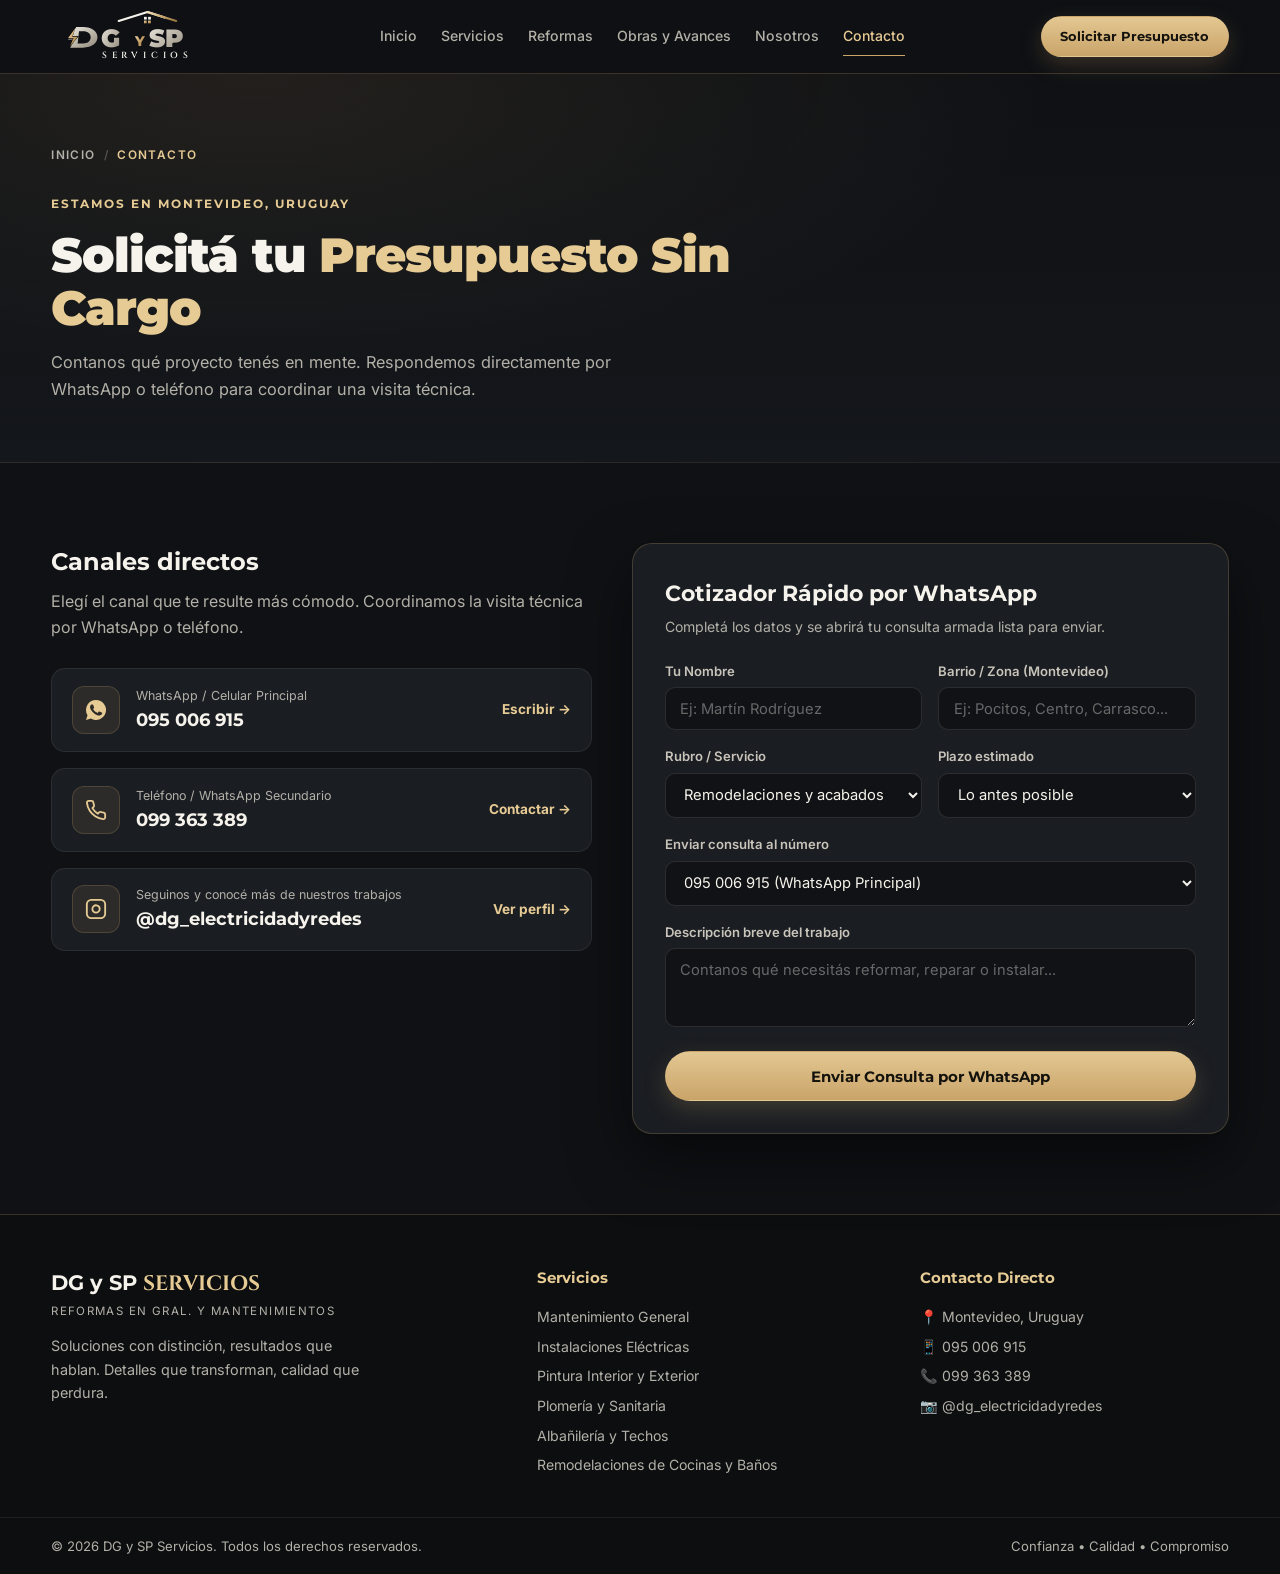
==== contacto.html @ 1cb63728 "Sitio multipágina, paleta unificada y limpieza de archivos - Separa la landing en Inicio, Servicios," ====
<!DOCTYPE html>
<html lang="es">
<head>
  <meta charset="UTF-8" />
  <meta name="viewport" content="width=device-width, initial-scale=1.0" />
  <title>Contacto y presupuesto | DG y SP Servicios</title>
  <meta name="description" content="Solicitá tu presupuesto sin cargo en Montevideo. WhatsApp 095 006 915, teléfono 099 363 389 o formulario rápido de cotización." />
  <meta name="theme-color" content="#0F1114" />
  <link rel="icon" href="favicon.ico" sizes="any" />
  <link rel="apple-touch-icon" href="apple-touch-icon.png" />

  <link rel="preconnect" href="https://fonts.googleapis.com" />
  <link rel="preconnect" href="https://fonts.gstatic.com" crossorigin />
  <link href="https://fonts.googleapis.com/css2?family=Caveat:wght@600;700&family=Cinzel:wght@500;600;700&family=Inter:wght@400;500;600&family=Montserrat:wght@600;700;800;900&display=swap" rel="stylesheet" />

  <link rel="stylesheet" href="styles.css" />
</head>
<body class="page-contacto">
  <header class="site-header" id="top">
    <div class="container nav-container">
      <a href="index.html" class="brand-lockup" aria-label="DG y SP Servicios - Inicio">
        <!-- SVG Logo fiel: techo dorado/blanco + DG con rayo en la D + y SP + SERVICIOS -->
        <svg class="brand-svg" viewBox="0 0 280 76" width="230" height="62" role="img" aria-label="Logo DG y SP Servicios">
          <defs>
            <linearGradient id="metalGrad" x1="0%" y1="0%" x2="100%" y2="100%">
              <stop offset="0%" stop-color="#F1EEE7" />
              <stop offset="45%" stop-color="#C4BEB2" />
              <stop offset="100%" stop-color="#8F887A" />
            </linearGradient>
            <linearGradient id="goldGrad" x1="0%" y1="0%" x2="100%" y2="100%">
              <stop offset="0%" stop-color="#F3E1BB" />
              <stop offset="50%" stop-color="#C9A469" />
              <stop offset="100%" stop-color="#96763F" />
            </linearGradient>
          </defs>
          <!-- Silueta de techo (estilo flyer reformas) -->
          <path d="M98 16 L140 3 L165 11" fill="none" stroke="#F6F3EC" stroke-width="3.2" stroke-linecap="round" stroke-linejoin="round" />
          <path d="M140 3 L182 16" fill="none" stroke="url(#goldGrad)" stroke-width="3.2" stroke-linecap="round" />
          <!-- Ventanita 4 cuadros bajo la cumbrera -->
          <rect x="135" y="10" width="4" height="4" fill="#F6F3EC" />
          <rect x="141" y="10" width="4" height="4" fill="#F6F3EC" />
          <rect x="135" y="15.5" width="4" height="4" fill="url(#goldGrad)" />
          <rect x="141" y="15.5" width="4" height="4" fill="url(#goldGrad)" />

          <!-- Letra D con rayo eléctrico integrado -->
          <path d="M27 25 H46 C59 25 67 31.5 67 40 C67 48.5 59 55 46 55 H27 L34 43 H24 L36 25 Z" fill="url(#metalGrad)" />
          <polygon points="35,25 22,42 31,42 25,55 40,38 31,38" fill="#0F1114" />
          <polygon points="35,26 24,41 32,41 27,53 38,39 30,39" fill="url(#goldGrad)" />
          <path d="M40 31 H46 C53 31 57 34.5 57 40 C57 45.5 53 49 46 49 H38 Z" fill="#0F1114" />

          <!-- Letra G -->
          <text x="72" y="54" font-family="Montserrat, sans-serif" font-weight="900" font-size="37" fill="url(#metalGrad)" letter-spacing="-1">G</text>

          <!-- y -->
          <text x="122" y="52" font-family="Montserrat, sans-serif" font-weight="800" font-size="20" fill="url(#goldGrad)">Y</text>

          <!-- SP -->
          <text x="142" y="54" font-family="Montserrat, sans-serif" font-weight="900" font-size="37" fill="url(#metalGrad)" letter-spacing="1">SP</text>

          <!-- Subtítulo SERVICIOS -->
          <line x1="28" y1="60" x2="108" y2="60" stroke="url(#goldGrad)" stroke-width="0.9" opacity="0.7" />
          <line x1="172" y1="60" x2="252" y2="60" stroke="url(#goldGrad)" stroke-width="0.9" opacity="0.7" />
          <text x="140" y="70" text-anchor="middle" font-family="Cinzel, serif" font-weight="600" font-size="13" fill="#F6F3EC" letter-spacing="7">SERVICIOS</text>
        </svg>
      </a>

      <nav class="main-nav" aria-label="Navegación principal">
        <a href="index.html">Inicio</a>
        <a href="servicios.html">Servicios</a>
        <a href="reformas.html">Reformas</a>
        <a href="obras.html">Obras y Avances</a>
        <a href="nosotros.html">Nosotros</a>
        <a href="contacto.html" class="active">Contacto</a>
      </nav>

      <div class="header-actions">
        <a href="contacto.html" class="btn btn-gold btn-sm">
          <span>Solicitar Presupuesto</span>
        </a>
        <button class="menu-toggle" id="menuToggle" aria-label="Abrir menú" aria-expanded="false" aria-controls="mobileDrawer">
          <span></span><span></span><span></span>
        </button>
      </div>
    </div>

    <!-- Mobile Drawer -->
    <div class="mobile-drawer" id="mobileDrawer" hidden>
      <a href="index.html" class="drawer-link">Inicio</a>
      <a href="servicios.html" class="drawer-link">Servicios</a>
      <a href="reformas.html" class="drawer-link">Cocinas y Baños</a>
      <a href="obras.html" class="drawer-link">Antes / Después y Avances</a>
      <a href="nosotros.html" class="drawer-link">Nosotros y Sello Oficial</a>
      <a href="contacto.html" class="drawer-link">Cotizar / Contacto</a>
      <div class="drawer-phones">
        <a href="https://wa.me/59895006915" target="_blank" rel="noopener">WhatsApp 095 006 915</a>
        <a href="https://wa.me/59899363389" target="_blank" rel="noopener">Tel / WA 099 363 389</a>
      </div>
    </div>
  </header>

  <main>
    <section class="page-hero">
      <div class="container">
        <nav class="breadcrumb" aria-label="Miga de pan">
          <a href="index.html">Inicio</a>
          <span class="breadcrumb-sep" aria-hidden="true">/</span>
          <span aria-current="page">Contacto</span>
        </nav>
        <span class="section-kicker">ESTAMOS EN MONTEVIDEO, URUGUAY</span>
        <h1 class="page-title">Solicitá tu <span class="text-gold">Presupuesto Sin Cargo</span></h1>
        <p class="page-subtitle">Contanos qué proyecto tenés en mente. Respondemos directamente por WhatsApp o teléfono para coordinar una visita técnica.</p>
      </div>
    </section>

    <section class="section contact-section" id="contacto">
      <div class="container contact-grid">
        <div class="contact-info reveal">
          <h2 class="contact-h2">Canales directos</h2>
          <p class="contact-subtitle">Elegí el canal que te resulte más cómodo. Coordinamos la visita técnica por WhatsApp o teléfono.</p>

          <div class="contact-cards-stack">
            <a href="https://wa.me/59895006915?text=Hola%20DG%20y%20SP%20Servicios%2C%20quiero%20solicitar%20un%20presupuesto." target="_blank" rel="noopener" class="direct-contact-card">
              <div class="dc-icon dc-icon--wa">
                <svg viewBox="0 0 24 24" width="24" height="24" fill="currentColor"><path d="M12.03 2a9.97 9.97 0 0 0-8.5 15.2L2 22l4.94-1.48A9.97 9.97 0 1 0 12.03 2Zm5.82 14.11c-.25.7-1.42 1.34-1.97 1.41-.51.07-1.15.1-1.85-.12-.43-.14-.98-.32-1.69-.63-2.97-1.28-4.91-4.27-5.06-4.47-.15-.2-1.21-1.61-1.21-3.07 0-1.46.77-2.18 1.04-2.48.27-.3.59-.37.79-.37h.57c.18 0 .43-.07.67.51.25.6.85 2.07.92 2.22.07.15.12.32.02.52-.1.2-.15.32-.3.5-.15.17-.31.39-.45.52-.15.15-.3.31-.13.61.18.3.78 1.28 1.67 2.08 1.15 1.03 2.12 1.35 2.42 1.5.3.15.47.13.65-.07.17-.2.74-.86.94-1.16.2-.3.4-.25.67-.15.27.1 1.73.82 2.03.97.3.15.5.22.57.35.07.13.07.73-.18 1.43Z"/></svg>
              </div>
              <div>
                <small>WhatsApp / Celular Principal</small>
                <strong>095 006 915</strong>
              </div>
              <span class="dc-arrow">Escribir →</span>
            </a>

            <a href="https://wa.me/59899363389?text=Hola%20DG%20y%20SP%20Servicios%2C%20quiero%20consultar%20por%20un%20trabajo." target="_blank" rel="noopener" class="direct-contact-card">
              <div class="dc-icon dc-icon--phone">
                <svg viewBox="0 0 24 24" width="22" height="22" fill="none" stroke="currentColor" stroke-width="2"><path d="M22 16.92v3a2 2 0 0 1-2.18 2 19.79 19.79 0 0 1-8.63-3.07 19.5 19.5 0 0 1-6-6 19.79 19.79 0 0 1-3.07-8.67A2 2 0 0 1 4.11 2h3a2 2 0 0 1 2 1.72 12.84 12.84 0 0 0 .7 2.81 2 2 0 0 1-.45 2.11L8.09 9.91a16 16 0 0 0 6 6l1.27-1.27a2 2 0 0 1 2.11-.45 12.84 12.84 0 0 0 2.81.7A2 2 0 0 1 22 16.92z"/></svg>
              </div>
              <div>
                <small>Teléfono / WhatsApp Secundario</small>
                <strong>099 363 389</strong>
              </div>
              <span class="dc-arrow">Contactar →</span>
            </a>

            <a href="https://instagram.com/dg_electricidadyredes" target="_blank" rel="noopener" class="direct-contact-card">
              <div class="dc-icon dc-icon--ig">
                <svg viewBox="0 0 24 24" width="22" height="22" fill="none" stroke="currentColor" stroke-width="2"><rect x="2" y="2" width="20" height="20" rx="5" ry="5"/><path d="M16 11.37A4 4 0 1 1 12.63 8 4 4 0 0 1 16 11.37z"/><line x1="17.5" y1="6.5" x2="17.51" y2="6.5"/></svg>
              </div>
              <div>
                <small>Seguinos y conocé más de nuestros trabajos</small>
                <strong>@dg_electricidadyredes</strong>
              </div>
              <span class="dc-arrow">Ver perfil →</span>
            </a>
          </div>
        </div>

        <!-- Formulario Cotizador a WhatsApp -->
        <div class="quote-form-card reveal">
          <h3>Cotizador Rápido por WhatsApp</h3>
          <p class="form-hint">Completá los datos y se abrirá tu consulta armada lista para enviar.</p>

          <form id="quoteForm">
            <div class="form-row">
              <div class="form-group">
                <label for="clientName">Tu Nombre</label>
                <input type="text" id="clientName" name="clientName" placeholder="Ej: Martín Rodríguez" required />
              </div>
              <div class="form-group">
                <label for="clientZone">Barrio / Zona (Montevideo)</label>
                <input type="text" id="clientZone" name="clientZone" placeholder="Ej: Pocitos, Centro, Carrasco..." required />
              </div>
            </div>

            <div class="form-row">
              <div class="form-group">
                <label for="serviceSelect">Rubro / Servicio</label>
                <select id="serviceSelect" name="serviceSelect" required>
                  <option value="Remodelaciones y Acabados">Remodelaciones y acabados</option>
                  <option value="Instalaciones Eléctricas">Instalaciones Eléctricas y Redes</option>
                  <option value="Plomería y Sanitaria">Plomería y Albañilería Sanitaria</option>
                  <option value="Albañilería">Albañilería y Techos de Chapa</option>
                  <option value="Pintura Interior y Exterior">Pintura Interior y Exterior</option>
                  <option value="Mantenimiento General">Mantenimiento General</option>
                </select>
              </div>
              <div class="form-group">
                <label for="urgencySelect">Plazo estimado</label>
                <select id="urgencySelect" name="urgencySelect">
                  <option value="Lo antes posible">Lo antes posible</option>
                  <option value="Esta semana">Esta semana</option>
                  <option value="Este mes">Este mes / Planificando</option>
                  <option value="Presupuesto de obra">Solo cotización comparativa</option>
                </select>
              </div>
            </div>

            <div class="form-group">
              <label for="targetLine">Enviar consulta al número</label>
              <select id="targetLine" name="targetLine">
                <option value="59895006915">095 006 915 (WhatsApp Principal)</option>
                <option value="59899363389">099 363 389 (WhatsApp Alternativo)</option>
              </select>
            </div>

            <div class="form-group">
              <label for="projectDetails">Descripción breve del trabajo</label>
              <textarea id="projectDetails" name="projectDetails" rows="3" placeholder="Contanos qué necesitás reformar, reparar o instalar..." required></textarea>
            </div>

            <button type="submit" class="btn btn-gold btn-full btn-lg">
              Enviar Consulta por WhatsApp
            </button>
          </form>
        </div>
      </div>
    </section>
  </main>

  <footer class="site-footer">
    <div class="container footer-grid">
      <div class="footer-brand">
        <div class="footer-logo-text">
          <strong>DG y SP <span>SERVICIOS</span></strong>
          <small>REFORMAS EN GRAL. Y MANTENIMIENTOS</small>
        </div>
        <p>Soluciones con distinción, resultados que hablan. Detalles que transforman, calidad que perdura.</p>
      </div>

      <div class="footer-links">
        <h2>Servicios</h2>
        <a href="servicios.html#mantenimiento">Mantenimiento General</a>
        <a href="servicios.html#electricidad">Instalaciones Eléctricas</a>
        <a href="servicios.html#pintura">Pintura Interior y Exterior</a>
        <a href="servicios.html#plomeria">Plomería y Sanitaria</a>
        <a href="servicios.html#albanileria">Albañilería y Techos</a>
        <a href="reformas.html">Remodelaciones de Cocinas y Baños</a>
      </div>

      <div class="footer-contact">
        <h2>Contacto Directo</h2>
        <p>📍 Montevideo, Uruguay</p>
        <p>📱 <a href="tel:+59895006915">095 006 915</a></p>
        <p>📞 <a href="tel:+59899363389">099 363 389</a></p>
        <p>📷 <a href="https://instagram.com/dg_electricidadyredes" target="_blank" rel="noopener">@dg_electricidadyredes</a></p>
      </div>
    </div>

    <div class="footer-bottom">
      <div class="container footer-bottom-inner">
        <span>© <span id="currentYear">2026</span> DG y SP Servicios. Todos los derechos reservados.</span>
        <span>Confianza • Calidad • Compromiso</span>
      </div>
    </div>
  </footer>

  <a href="https://wa.me/59895006915?text=Hola%20DG%20y%20SP%20Servicios%2C%20quisiera%20consultar%20por%20un%20presupuesto." target="_blank" rel="noopener" class="wa-float" aria-label="Presupuesto por WhatsApp">
    <svg viewBox="0 0 24 24" width="28" height="28" fill="currentColor" aria-hidden="true"><path d="M12.03 2a9.97 9.97 0 0 0-8.5 15.2L2 22l4.94-1.48A9.97 9.97 0 1 0 12.03 2Zm5.82 14.11c-.25.7-1.42 1.34-1.97 1.41-.51.07-1.15.1-1.85-.12-.43-.14-.98-.32-1.69-.63-2.97-1.28-4.91-4.27-5.06-4.47-.15-.2-1.21-1.61-1.21-3.07 0-1.46.77-2.18 1.04-2.48.27-.3.59-.37.79-.37h.57c.18 0 .43-.07.67.51.25.6.85 2.07.92 2.22.07.15.12.32.02.52-.1.2-.15.32-.3.5-.15.17-.31.39-.45.52-.15.15-.3.31-.13.61.18.3.78 1.28 1.67 2.08 1.15 1.03 2.12 1.35 2.42 1.5.3.15.47.13.65-.07.17-.2.74-.86.94-1.16.2-.3.4-.25.67-.15.27.1 1.73.82 2.03.97.3.15.5.22.57.35.07.13.07.73-.18 1.43Z"/></svg>
    <span class="wa-tooltip">Presupuesto por WhatsApp</span>
  </a>

  <div class="lightbox" id="lightbox" role="dialog" aria-modal="true" aria-label="Vista ampliada" hidden>
    <button type="button" class="lightbox-close" id="lightboxClose" aria-label="Cerrar vista ampliada">&times;</button>
    <div class="lightbox-content">
      <img id="lightboxImg" src="" alt="" />
      <p id="lightboxCaption"></p>
    </div>
  </div>

  <script src="app.js"></script>
</body>
</html>
---- styles.css ----
/* ==========================================================================
   DG y SP Servicios — Paleta Extraída de las Piezas Gráficas Oficiales
   ========================================================================== */
:root {
  /* Neutros cálidos: un solo negro, sin desvíos azulados */
  --bg-dark: #0F1114;
  --bg-charcoal: #14161A;
  --bg-card: #1A1D22;
  --bg-elevated: #23272D;
  --bg-stone: #F2ECE1;
  --bg-stone-dark: #E6DCCB;

  /* Acento único: dorado champagne */
  --gold: #C9A469;
  --gold-bright: #E7CB94;
  --gold-deep: #8E6E3C;
  --gold-rgb: 201, 164, 105;
  --gold-bright-rgb: 231, 203, 148;

  /* Alias heredados: los antiguos acentos (marino/ámbar/naranja)
     se resuelven al mismo dorado para unificar la identidad. */
  --bg-navy: #15181D;
  --bg-navy-light: #1C2027;
  --orange-obra: var(--gold);
  --amber-tech: var(--gold-bright);

  --text-light: #F6F3EC;
  --text-muted: #B3B0A8;
  --text-dark: #191B1F;
  --text-dark-muted: #575249;

  --border-gold: rgba(var(--gold-rgb), 0.24);
  --border-subtle: rgba(255, 255, 255, 0.07);
  --shadow-lg: 0 24px 60px rgba(0, 0, 0, 0.5);
  --radius-md: 14px;
  --radius-lg: 20px;

  --font-display: 'Montserrat', system-ui, sans-serif;
  --font-serif: 'Cinzel', Georgia, serif;
  --font-script: 'Caveat', cursive;
  --font-body: 'Inter', system-ui, sans-serif;
}

*, *::before, *::after {
  box-sizing: border-box;
}

html {
  scroll-behavior: smooth;
}

body {
  margin: 0;
  font-family: var(--font-body);
  background-color: var(--bg-dark);
  color: var(--text-light);
  line-height: 1.6;
  overflow-x: hidden;
}

img {
  max-width: 100%;
  display: block;
}

a {
  color: inherit;
  text-decoration: none;
}

::selection {
  background: rgba(var(--gold-rgb), 0.3);
  color: var(--text-light);
}

:focus-visible {
  outline: 2px solid var(--gold-bright);
  outline-offset: 3px;
}

input::placeholder,
textarea::placeholder {
  color: rgba(246, 243, 236, 0.38);
}

.container {
  width: min(1220px, 92%);
  margin-inline: auto;
}

.sr-only {
  position: absolute;
  width: 1px;
  height: 1px;
  padding: 0;
  margin: -1px;
  overflow: hidden;
  clip: rect(0, 0, 0, 0);
  white-space: nowrap;
  border: 0;
}

.text-gold {
  color: var(--gold-bright);
}

.text-amber {
  color: var(--amber-tech);
}

.text-orange {
  color: var(--orange-obra);
}

/* ================= BUTTONS ================= */
.btn {
  display: inline-flex;
  align-items: center;
  justify-content: center;
  gap: 0.55rem;
  font-family: var(--font-display);
  font-weight: 700;
  border-radius: 999px;
  border: 1.5px solid transparent;
  cursor: pointer;
  transition: transform 0.2s ease, box-shadow 0.2s ease, background-color 0.2s ease, border-color 0.2s ease;
  text-align: center;
}

.btn-sm {
  padding: 0.55rem 1.15rem;
  font-size: 0.84rem;
}

.btn-lg {
  padding: 0.92rem 1.75rem;
  font-size: 0.96rem;
}

.btn-full {
  width: 100%;
}

.btn-gold {
  background: linear-gradient(180deg, #E3C792 0%, var(--gold) 100%);
  color: #14120D;
  box-shadow: 0 8px 22px rgba(var(--gold-rgb), 0.22);
}

.btn-gold:hover {
  transform: translateY(-2px);
  box-shadow: 0 12px 30px rgba(var(--gold-rgb), 0.32);
}

.btn-outline-light {
  background: rgba(255, 255, 255, 0.03);
  border-color: rgba(255, 255, 255, 0.18);
  color: var(--text-light);
}

.btn-outline-light:hover {
  border-color: var(--gold);
  background: rgba(var(--gold-rgb), 0.08);
}

/* ================= HEADER / NAVBAR ================= */
.site-header {
  position: sticky;
  top: 0;
  z-index: 100;
  background: rgba(15, 17, 20, 0.88);
  backdrop-filter: blur(14px);
  border-bottom: 1px solid var(--border-gold);
}

.nav-container {
  display: flex;
  align-items: center;
  justify-content: space-between;
  padding: 0.65rem 0;
  gap: 1rem;
}

.brand-lockup {
  display: flex;
  align-items: center;
  flex-shrink: 0;
}

.brand-svg {
  height: 52px;
  width: auto;
}

.main-nav {
  display: flex;
  align-items: center;
  gap: 1.5rem;
}

.main-nav a {
  font-size: 0.88rem;
  font-weight: 500;
  color: var(--text-muted);
  transition: color 0.2s ease;
  position: relative;
}

.main-nav a:hover,
.main-nav a.active {
  color: var(--gold-bright);
}

.header-actions {
  display: flex;
  align-items: center;
  gap: 0.85rem;
}

.menu-toggle {
  display: none;
  flex-direction: column;
  gap: 5px;
  background: transparent;
  border: 1px solid var(--border-subtle);
  border-radius: 8px;
  padding: 8px;
  cursor: pointer;
}

.menu-toggle span {
  display: block;
  width: 22px;
  height: 2px;
  background: var(--gold-bright);
}

.mobile-drawer {
  display: flex;
  flex-direction: column;
  padding: 1rem 4%;
  background: var(--bg-charcoal);
  border-top: 1px solid var(--border-subtle);
  gap: 0.75rem;
}

.mobile-drawer[hidden] {
  display: none;
}

.drawer-link {
  padding: 0.5rem 0;
  font-weight: 600;
  border-bottom: 1px solid var(--border-subtle);
}

.drawer-phones {
  display: flex;
  gap: 0.75rem;
  flex-wrap: wrap;
  padding-top: 0.5rem;
}

.drawer-phones a {
  font-size: 0.85rem;
  color: var(--gold-bright);
  font-weight: 600;
}

/* ================= HERO SECTION ================= */
.hero-section {
  position: relative;
  padding-top: 3.5rem;
  background: radial-gradient(ellipse at 75% 0%, rgba(var(--gold-rgb), 0.10), transparent 55%),
              linear-gradient(180deg, #0F1114 0%, #14171B 100%);
}

.hero-grid {
  display: grid;
  grid-template-columns: 1.08fr 0.92fr;
  gap: 3rem;
  align-items: center;
  padding-bottom: 3.5rem;
}

.hero-eyebrow {
  display: inline-flex;
  align-items: center;
  gap: 0.6rem;
  font-size: 0.76rem;
  font-weight: 700;
  letter-spacing: 0.12em;
  color: var(--gold-bright);
  background: rgba(var(--gold-rgb), 0.1);
  border: 1px solid var(--border-gold);
  padding: 0.4rem 0.9rem;
  border-radius: 999px;
  margin-bottom: 1.2rem;
}

.dot-gold {
  width: 8px;
  height: 8px;
  border-radius: 50%;
  background: var(--gold-bright);
  box-shadow: 0 0 10px var(--gold);
}

.hero-slogan-serif {
  font-family: var(--font-serif);
  font-size: 1rem;
  letter-spacing: 0.08em;
  color: var(--text-muted);
  text-transform: uppercase;
  margin: 0 0 0.6rem;
}

.hero-title {
  font-family: var(--font-display);
  font-size: clamp(2.1rem, 4vw, 3.25rem);
  font-weight: 900;
  line-height: 1.12;
  margin: 0 0 1.2rem;
  letter-spacing: -0.02em;
}

.hero-description {
  font-size: 1.05rem;
  color: var(--text-muted);
  margin: 0 0 1.35rem;
  max-width: 58ch;
}

.hero-description strong {
  color: var(--text-light);
}

.hero-pillars {
  display: flex;
  flex-wrap: wrap;
  align-items: center;
  gap: 0.65rem;
  font-family: var(--font-serif);
  font-size: 0.9rem;
  letter-spacing: 0.12em;
  text-transform: uppercase;
  color: var(--gold-bright);
  margin-bottom: 1.8rem;
}

.hero-pillars .sep {
  color: rgba(var(--gold-rgb), 0.45);
}

.hero-cta-group {
  display: flex;
  flex-wrap: wrap;
  gap: 1rem;
  margin-bottom: 1.75rem;
}

.hero-contact-strip {
  display: flex;
  flex-wrap: wrap;
  gap: 0.75rem;
}

.contact-chip {
  display: inline-flex;
  align-items: center;
  gap: 0.4rem;
  background: rgba(255, 255, 255, 0.04);
  border: 1px solid var(--border-subtle);
  padding: 0.45rem 0.85rem;
  border-radius: 10px;
  font-size: 0.84rem;
  transition: border-color 0.2s ease;
}

.contact-chip:hover {
  border-color: var(--gold);
}

.chip-label {
  color: var(--text-muted);
}

.hero-card-frame {
  position: relative;
  border-radius: var(--radius-lg);
  padding: 0.65rem;
  background: linear-gradient(145deg, rgba(var(--gold-rgb), 0.35), rgba(255, 255, 255, 0.05));
  box-shadow: var(--shadow-lg);
}

.hero-team-img {
  border-radius: 14px;
  width: 100%;
  object-fit: cover;
}

.hero-script-badge {
  position: absolute;
  top: 1.25rem;
  right: 1.25rem;
  background: rgba(15, 17, 20, 0.86);
  border: 1px solid var(--border-gold);
  color: var(--gold-bright);
  font-family: var(--font-script);
  font-size: 1.45rem;
  padding: 0.25rem 0.9rem;
  border-radius: 999px;
  transform: rotate(-3deg);
}

.emblem-float-btn {
  position: absolute;
  bottom: -1.6rem;
  left: -1.4rem;
  width: 124px;
  height: 124px;
  padding: 0;
  border: none;
  background: transparent;
  cursor: pointer;
  border-radius: 50%;
  filter: drop-shadow(0 12px 24px rgba(0, 0, 0, 0.65));
  transition: transform 0.25s ease;
}

.emblem-float-btn:hover {
  transform: scale(1.06) rotate(2deg);
}

.emblem-float-btn img {
  width: 100%;
  height: 100%;
  object-fit: contain;
}

/* Barra de garantías */
.trust-bar {
  background: rgba(255, 255, 255, 0.02);
  border-top: 1px solid var(--border-gold);
  border-bottom: 1px solid var(--border-subtle);
  padding: 1.25rem 0;
}

.trust-grid {
  display: grid;
  grid-template-columns: repeat(4, 1fr);
  gap: 1.25rem;
}

.trust-item {
  display: flex;
  align-items: center;
  gap: 0.85rem;
}

.trust-icon {
  display: grid;
  place-items: center;
  width: 42px;
  height: 42px;
  border-radius: 50%;
  background: rgba(var(--gold-rgb), 0.14);
  border: 1px solid var(--border-gold);
  color: var(--gold-bright);
  flex-shrink: 0;
}

.trust-item strong {
  display: block;
  font-size: 0.92rem;
  font-family: var(--font-display);
}

.trust-item small {
  color: var(--text-muted);
  font-size: 0.8rem;
}

/* ================= SECTIONS GENERAL ================= */
.section {
  padding: 5rem 0;
}

.section-header {
  text-align: center;
  max-width: 720px;
  margin: 0 auto 3.2rem;
}

.section-kicker {
  display: inline-block;
  font-family: var(--font-display);
  font-size: 0.78rem;
  font-weight: 700;
  letter-spacing: 0.16em;
  color: var(--gold-bright);
  margin-bottom: 0.6rem;
}

.section-title {
  font-family: var(--font-display);
  font-size: clamp(1.75rem, 3vw, 2.5rem);
  font-weight: 800;
  line-height: 1.2;
  margin: 0 0 0.85rem;
}

.section-subtitle {
  color: var(--text-muted);
  margin: 0;
  font-size: 1rem;
}

/* ================= 6 SERVICES GRID ================= */
.services-section {
  background: var(--bg-charcoal);
}

.services-grid {
  display: grid;
  grid-template-columns: repeat(3, 1fr);
  gap: 1.5rem;
}

.service-card {
  background: var(--bg-card);
  border: 1px solid var(--border-subtle);
  border-radius: var(--radius-md);
  padding: 2rem 1.65rem;
  display: flex;
  flex-direction: column;
  transition: transform 0.25s ease, border-color 0.25s ease, box-shadow 0.25s ease;
}

.service-card:hover {
  transform: translateY(-5px);
  border-color: var(--border-gold);
  box-shadow: 0 20px 44px rgba(0, 0, 0, 0.45);
}

.service-icon-ring {
  width: 62px;
  height: 62px;
  border-radius: 50%;
  display: grid;
  place-items: center;
  background: radial-gradient(circle at 30% 25%, rgba(var(--gold-bright-rgb), 0.16), rgba(var(--gold-rgb), 0.04));
  border: 1px solid rgba(var(--gold-rgb), 0.45);
  color: var(--gold-bright);
  margin-bottom: 1.25rem;
}

.service-card h2,
.service-card h3 {
  font-family: var(--font-display);
  font-size: 1.18rem;
  margin: 0 0 0.65rem;
}

.service-card p {
  color: var(--text-muted);
  font-size: 0.93rem;
  margin: 0 0 1rem;
}

.service-bullets {
  list-style: none;
  padding: 0;
  margin: 0 0 1.4rem;
  display: flex;
  flex-direction: column;
  gap: 0.45rem;
  font-size: 0.85rem;
  color: #CFCAC0;
  flex: 1;
}

.service-bullets li::before {
  content: "◆ ";
  color: var(--gold);
  font-size: 0.65rem;
}

.service-cta {
  align-self: flex-start;
  background: transparent;
  border: none;
  padding: 0;
  color: var(--gold-bright);
  font-family: var(--font-display);
  font-weight: 700;
  font-size: 0.88rem;
  cursor: pointer;
  transition: transform 0.2s ease;
}

.service-cta:hover {
  transform: translateX(4px);
}

/* ================= SHOWCASE: COCINAS Y BAÑOS ================= */
.showcase-section {
  background: var(--bg-dark);
}

.showcase-header {
  display: flex;
  align-items: flex-end;
  justify-content: space-between;
  gap: 2rem;
  margin-bottom: 2.5rem;
}

.showcase-copy {
  max-width: 660px;
}

.lead-text {
  color: var(--text-muted);
  font-size: 1.03rem;
  margin: 0.75rem 0;
}

.script-accent {
  font-family: var(--font-script);
  font-size: 2rem;
  color: var(--gold-bright);
}

.flyer-pill-btn {
  display: flex;
  align-items: center;
  gap: 0.75rem;
  background: var(--bg-card);
  border: 1px solid var(--border-gold);
  border-radius: 14px;
  padding: 0.5rem 0.9rem 0.5rem 0.5rem;
  color: var(--text-light);
  font-family: var(--font-display);
  font-size: 0.82rem;
  font-weight: 700;
  cursor: pointer;
  flex-shrink: 0;
  transition: border-color 0.2s ease, transform 0.2s ease;
}

.flyer-pill-btn:hover {
  transform: translateY(-2px);
  border-color: var(--gold-bright);
}

.flyer-pill-btn img {
  width: 52px;
  height: 52px;
  object-fit: cover;
  border-radius: 10px;
}

.interior-grid {
  display: grid;
  grid-template-columns: repeat(3, 1fr);
  gap: 1.25rem;
}

.interior-card {
  position: relative;
  border-radius: var(--radius-md);
  overflow: hidden;
  border: 1px solid var(--border-subtle);
  cursor: pointer;
  aspect-ratio: 4 / 5;
  background: #0E1013;
}

.interior-card--wide {
  grid-column: span 3;
  aspect-ratio: 16 / 7;
}

.interior-card img {
  position: absolute;
  inset: 0;
  width: 100%;
  height: 100%;
  object-fit: cover;
  transition: transform 0.45s ease;
}

.interior-card:hover img {
  transform: scale(1.04);
}

.interior-overlay {
  position: absolute;
  inset: auto 0 0 0;
  padding: 2rem 1.5rem 1.4rem;
  background: linear-gradient(180deg, transparent 0%, rgba(12, 13, 16, 0.94) 70%);
}

.hand-tag {
  display: inline-block;
  font-family: var(--font-script);
  font-size: 1.7rem;
  line-height: 1;
  color: #14120D;
  background: var(--gold-bright);
  padding: 0.15rem 0.85rem;
  border-radius: 6px;
  margin-bottom: 0.45rem;
}

.tag-gold {
  display: inline-block;
  font-family: var(--font-display);
  font-weight: 800;
  font-size: 0.78rem;
  letter-spacing: 0.08em;
  text-transform: uppercase;
  color: #14120D;
  background: var(--gold-bright);
  padding: 0.25rem 0.7rem;
  border-radius: 6px;
  margin-bottom: 0.45rem;
}

.interior-overlay h3 {
  font-family: var(--font-display);
  margin: 0 0 0.25rem;
  font-size: 1.22rem;
}

.interior-overlay p {
  margin: 0;
  font-size: 0.88rem;
  color: var(--text-muted);
}

/* ================= OBRAS: ANTES/DESPUÉS Y AVANCES ================= */
.works-section {
  background: var(--bg-charcoal);
}

.project-tabs {
  display: flex;
  justify-content: center;
  gap: 0.85rem;
  flex-wrap: wrap;
  margin-bottom: 2rem;
}

.tab-btn {
  background: var(--bg-card);
  border: 1px solid var(--border-subtle);
  color: var(--text-muted);
  font-family: var(--font-display);
  font-weight: 700;
  font-size: 0.9rem;
  padding: 0.8rem 1.45rem;
  border-radius: 999px;
  cursor: pointer;
  transition: all 0.2s ease;
}

.tab-btn.active {
  background: linear-gradient(180deg, #E3C792, var(--gold));
  color: #14120D;
  border-color: transparent;
}

.project-panel[hidden] {
  display: none;
}

.navy-banner {
  background: linear-gradient(155deg, #171A20 0%, #101215 100%);
  border: 1px solid var(--border-gold);
  border-radius: var(--radius-lg);
  padding: 2rem;
  box-shadow: inset 0 1px 0 rgba(var(--gold-rgb), 0.16);
}

.construction-banner {
  background: linear-gradient(155deg, #1A1D22 0%, #101215 100%);
  border: 1px solid var(--border-gold);
  border-radius: var(--radius-lg);
  padding: 2rem;
  box-shadow: inset 0 1px 0 rgba(var(--gold-rgb), 0.14);
}

.navy-banner-head {
  display: flex;
  justify-content: space-between;
  align-items: flex-start;
  gap: 1.25rem;
  flex-wrap: wrap;
  margin-bottom: 1.75rem;
}

.navy-banner-head h2,
.navy-banner-head h3 {
  font-family: var(--font-display);
  font-size: clamp(1.35rem, 2.5vw, 1.95rem);
  font-weight: 900;
  margin: 0.2rem 0 0.35rem;
}

.navy-banner-head p {
  margin: 0;
  color: var(--text-muted);
}

.hand-tag-white {
  font-family: var(--font-script);
  font-size: 1.5rem;
  color: var(--amber-tech);
}

.construction-kicker {
  font-family: var(--font-display);
  font-weight: 800;
  font-size: 0.78rem;
  letter-spacing: 0.14em;
  color: var(--orange-obra);
}

.timeline-3col {
  display: grid;
  grid-template-columns: repeat(3, 1fr);
  gap: 1.25rem;
}

.stage-card {
  margin: 0;
  background: rgba(0, 0, 0, 0.28);
  border: 1px solid var(--border-subtle);
  border-radius: var(--radius-md);
  overflow: hidden;
  position: relative;
  cursor: pointer;
  transition: transform 0.25s ease, border-color 0.25s ease;
}

.stage-card:hover {
  transform: translateY(-4px);
  border-color: var(--gold);
}

.stage-card img {
  width: 100%;
  height: 230px;
  object-fit: cover;
}

.stage-card figcaption {
  padding: 0.9rem 1rem;
  font-size: 0.86rem;
  color: var(--text-muted);
}

.stage-badge {
  position: absolute;
  top: 0.75rem;
  left: 0.75rem;
  font-family: var(--font-display);
  font-weight: 800;
  font-size: 0.72rem;
  letter-spacing: 0.06em;
  padding: 0.32rem 0.75rem;
  border-radius: 6px;
  box-shadow: 0 6px 16px rgba(0, 0, 0, 0.45);
}

.stage-badge--navy {
  background: var(--bg-elevated);
  color: var(--text-light);
  border: 1px solid rgba(255, 255, 255, 0.16);
}

.stage-badge--gold {
  background: var(--gold-bright);
  color: #14120D;
}

.stage-badge--orange {
  background: rgba(15, 17, 20, 0.86);
  color: var(--gold-bright);
  border: 1px solid rgba(var(--gold-rgb), 0.5);
  backdrop-filter: blur(6px);
}

.extra-work-row {
  margin-top: 1.25rem;
}

.extra-work-photos {
  display: grid;
  grid-template-columns: repeat(3, 1fr);
  gap: 1rem;
}

.mini-work {
  margin: 0;
  display: flex;
  align-items: center;
  gap: 0.8rem;
  background: rgba(255, 255, 255, 0.035);
  border: 1px solid var(--border-subtle);
  border-radius: 12px;
  padding: 0.55rem;
  cursor: pointer;
  transition: border-color 0.2s ease;
}

.mini-work:hover {
  border-color: var(--gold);
}

.mini-work img {
  width: 78px;
  height: 62px;
  object-fit: cover;
  border-radius: 8px;
  flex-shrink: 0;
}

.mini-work span {
  font-size: 0.86rem;
  font-weight: 600;
}

.panorama-card {
  margin: 1.25rem 0 0;
  border-radius: var(--radius-md);
  overflow: hidden;
  border: 1px solid var(--border-gold);
  background: rgba(0, 0, 0, 0.3);
  cursor: pointer;
}

.panorama-card img {
  width: 100%;
  max-height: 270px;
  object-fit: cover;
}

.panorama-card figcaption {
  padding: 0.85rem 1.15rem;
  font-size: 0.9rem;
  color: var(--text-muted);
}

/* ================= SECCIÓN IDENTIDAD MARFIL PIEDRA ================= */
.stone-identity-section {
  background: linear-gradient(180deg, var(--bg-stone) 0%, var(--bg-stone-dark) 100%);
  color: var(--text-dark);
}

.identity-grid {
  display: grid;
  grid-template-columns: 0.85fr 1.15fr;
  gap: 3rem;
  align-items: center;
}

.emblem-zoom-card {
  display: flex;
  flex-direction: column;
  align-items: center;
  gap: 0.75rem;
  background: transparent;
  border: none;
  cursor: pointer;
  padding: 0;
  width: 100%;
}

.emblem-zoom-card img {
  width: min(390px, 100%);
  filter: drop-shadow(0 20px 35px rgba(32, 26, 17, 0.22));
  transition: transform 0.3s ease;
}

.emblem-zoom-card:hover img {
  transform: scale(1.03);
}

.zoom-hint {
  font-size: 0.82rem;
  font-weight: 600;
  color: var(--text-dark-muted);
  border-bottom: 1px dashed var(--text-dark-muted);
}

.section-kicker-dark {
  display: inline-block;
  font-family: var(--font-display);
  font-weight: 800;
  font-size: 0.76rem;
  letter-spacing: 0.16em;
  color: #7C5C2A;
  margin-bottom: 0.5rem;
}

.section-title-dark {
  font-family: var(--font-serif);
  font-size: clamp(1.7rem, 2.8vw, 2.3rem);
  margin: 0 0 1rem;
  color: var(--text-dark);
}

.identity-lead {
  font-size: 1.03rem;
  color: var(--text-dark-muted);
  margin: 0 0 1.5rem;
}

.identity-values-grid {
  display: grid;
  grid-template-columns: repeat(2, 1fr);
  gap: 1rem;
  margin-bottom: 1.5rem;
}

.id-val-box {
  background: rgba(255, 255, 255, 0.62);
  border: 1px solid rgba(142, 110, 60, 0.22);
  border-radius: 12px;
  padding: 1.1rem;
}

.id-val-box strong {
  display: block;
  font-family: var(--font-display);
  margin-bottom: 0.35rem;
}

.id-val-box p {
  margin: 0;
  font-size: 0.88rem;
  color: var(--text-dark-muted);
}

.identity-team-thumb {
  display: flex;
  align-items: center;
  gap: 1rem;
  background: #17191D;
  color: #fff;
  padding: 0.75rem 1.1rem;
  border-radius: 14px;
  cursor: pointer;
  transition: transform 0.2s ease;
}

.identity-team-thumb:hover {
  transform: translateY(-2px);
}

.identity-team-thumb img {
  width: 68px;
  height: 68px;
  border-radius: 10px;
  object-fit: cover;
}

.identity-team-thumb strong {
  display: block;
  font-size: 0.94rem;
  color: var(--gold-bright);
}

.identity-team-thumb span {
  font-size: 0.82rem;
  color: var(--text-muted);
}

/* ================= CONTACTO Y COTIZADOR ================= */
.contact-section {
  background: var(--bg-dark);
}

.contact-grid {
  display: grid;
  grid-template-columns: 0.95fr 1.05fr;
  gap: 2.5rem;
  align-items: start;
}

.contact-subtitle {
  color: var(--text-muted);
  margin: 0 0 1.75rem;
}

.contact-cards-stack {
  display: flex;
  flex-direction: column;
  gap: 1rem;
}

.direct-contact-card {
  display: flex;
  align-items: center;
  gap: 1rem;
  background: var(--bg-card);
  border: 1px solid var(--border-subtle);
  border-radius: var(--radius-md);
  padding: 1.05rem 1.25rem;
  transition: border-color 0.2s ease, transform 0.2s ease;
}

.direct-contact-card:hover {
  border-color: var(--gold);
  transform: translateX(4px);
}

.dc-icon {
  width: 48px;
  height: 48px;
  border-radius: 12px;
  display: grid;
  place-items: center;
  flex-shrink: 0;
}

.dc-icon--wa,
.dc-icon--phone,
.dc-icon--ig {
  background: rgba(var(--gold-rgb), 0.10);
  border: 1px solid rgba(var(--gold-rgb), 0.22);
  color: var(--gold-bright);
}

.direct-contact-card small {
  display: block;
  color: var(--text-muted);
  font-size: 0.78rem;
}

.direct-contact-card strong {
  font-family: var(--font-display);
  font-size: 1.1rem;
}

.dc-arrow {
  margin-left: auto;
  font-size: 0.85rem;
  font-weight: 700;
  color: var(--gold-bright);
}

.quote-form-card {
  background: var(--bg-card);
  border: 1px solid var(--border-gold);
  border-radius: var(--radius-lg);
  padding: 2rem;
  box-shadow: var(--shadow-lg);
  color-scheme: dark;
}

.quote-form-card h3 {
  font-family: var(--font-display);
  margin: 0 0 0.35rem;
  font-size: 1.35rem;
}

.form-hint {
  margin: 0 0 1.4rem;
  font-size: 0.88rem;
  color: var(--text-muted);
}

.form-row {
  display: grid;
  grid-template-columns: repeat(2, 1fr);
  gap: 1rem;
}

.form-group {
  margin-bottom: 1rem;
}

.form-group label {
  display: block;
  font-size: 0.82rem;
  font-weight: 600;
  color: #C9C4BA;
  margin-bottom: 0.35rem;
}

.form-group input,
.form-group select,
.form-group textarea {
  width: 100%;
  background: #101215;
  border: 1px solid rgba(255, 255, 255, 0.11);
  border-radius: 10px;
  padding: 0.72rem 0.9rem;
  color: var(--text-light);
  font-family: var(--font-body);
  font-size: 0.92rem;
  outline: none;
  transition: border-color 0.2s ease, box-shadow 0.2s ease;
}

.form-group input:focus,
.form-group select:focus,
.form-group textarea:focus {
  border-color: var(--gold);
  box-shadow: 0 0 0 3px rgba(var(--gold-rgb), 0.14);
}

/* ================= FOOTER ================= */
.site-footer {
  background: #0C0E10;
  border-top: 1px solid var(--border-gold);
  padding-top: 3.2rem;
}

.footer-grid {
  display: grid;
  grid-template-columns: 1.3fr 1fr 0.9fr;
  gap: 2.5rem;
  padding-bottom: 2.5rem;
}

.footer-logo-text strong {
  display: block;
  font-family: var(--font-display);
  font-size: 1.3rem;
}

.footer-logo-text span {
  font-family: var(--font-serif);
  color: var(--gold-bright);
}

.footer-logo-text small {
  display: block;
  font-size: 0.72rem;
  letter-spacing: 0.12em;
  color: var(--text-muted);
  margin-bottom: 0.75rem;
}

.footer-brand p {
  color: var(--text-muted);
  font-size: 0.9rem;
  max-width: 36ch;
}

.footer-links,
.footer-contact {
  display: flex;
  flex-direction: column;
  gap: 0.45rem;
}

.footer-links h2,
.footer-contact h2 {
  font-family: var(--font-display);
  font-size: 0.95rem;
  color: var(--gold-bright);
  margin: 0 0 0.5rem;
}

.footer-links a,
.footer-contact p {
  margin: 0;
  font-size: 0.88rem;
  color: var(--text-muted);
}

.footer-links a:hover,
.footer-contact a:hover {
  color: var(--gold-bright);
}

.footer-bottom {
  border-top: 1px solid var(--border-subtle);
  padding: 1.1rem 0;
  font-size: 0.82rem;
  color: var(--text-muted);
}

.footer-bottom-inner {
  display: flex;
  justify-content: space-between;
  flex-wrap: wrap;
  gap: 0.75rem;
}

/* ================= WHATSAPP FLOAT ================= */
.wa-float {
  position: fixed;
  right: 1.4rem;
  bottom: 1.4rem;
  z-index: 90;
  display: inline-flex;
  align-items: center;
  gap: 0.55rem;
  background: #25D366;
  color: #06210F;
  font-family: var(--font-display);
  font-weight: 800;
  font-size: 0.85rem;
  padding: 0.8rem 1.15rem;
  border-radius: 999px;
  box-shadow: 0 10px 26px rgba(37, 211, 102, 0.28);
  transition: transform 0.2s ease;
}

.wa-float:hover {
  transform: translateY(-3px) scale(1.03);
}

/* ================= LIGHTBOX ================= */
.lightbox {
  position: fixed;
  inset: 0;
  z-index: 200;
  background: rgba(9, 10, 13, 0.92);
  backdrop-filter: blur(8px);
  display: grid;
  place-items: center;
  padding: 1.5rem;
}

.lightbox[hidden] {
  display: none;
}

.lightbox-close {
  position: absolute;
  top: 1.2rem;
  right: 1.5rem;
  background: rgba(255, 255, 255, 0.1);
  border: 1px solid rgba(255, 255, 255, 0.25);
  color: #fff;
  width: 44px;
  height: 44px;
  border-radius: 50%;
  font-size: 1.7rem;
  line-height: 1;
  cursor: pointer;
}

.lightbox-content {
  max-width: 960px;
  max-height: 88vh;
  text-align: center;
}

.lightbox-content img {
  max-height: 78vh;
  margin-inline: auto;
  border-radius: 12px;
  border: 1px solid var(--border-gold);
}

.lightbox-content p {
  margin: 0.8rem 0 0;
  color: var(--gold-bright);
  font-weight: 600;
}

/* ================= REVEAL ANIMATION ================= */
.reveal {
  opacity: 0;
  transform: translateY(18px);
  transition: opacity 0.6s ease, transform 0.6s ease;
}

.reveal.is-visible {
  opacity: 1;
  transform: translateY(0);
}

@media (prefers-reduced-motion: reduce) {
  .reveal {
    opacity: 1;
    transform: none;
    transition: none;
  }
}

/* ================= NAV ACTIVO ================= */
.main-nav a.active {
  color: var(--gold-bright);
}

.main-nav a.active::after {
  content: "";
  position: absolute;
  left: 0;
  right: 0;
  bottom: -0.55rem;
  height: 1px;
  background: var(--gold);
}

/* ================= ENCABEZADO DE PÁGINA ================= */
.page-contacto .wa-float {
  display: none;
}

.page-hero {
  position: relative;
  padding: 4.5rem 0 3.75rem;
  background: radial-gradient(ellipse at 20% 0%, rgba(var(--gold-rgb), 0.10), transparent 55%),
              linear-gradient(180deg, #0F1114 0%, #14171B 100%);
  border-bottom: 1px solid var(--border-subtle);
}

.breadcrumb {
  display: flex;
  align-items: center;
  gap: 0.5rem;
  margin-bottom: 1.6rem;
  font-size: 0.74rem;
  font-weight: 600;
  letter-spacing: 0.12em;
  text-transform: uppercase;
  color: var(--text-muted);
}

.breadcrumb a:hover {
  color: var(--gold-bright);
}

.breadcrumb [aria-current="page"] {
  color: var(--gold-bright);
}

.breadcrumb-sep {
  color: rgba(246, 243, 236, 0.25);
}

.breadcrumb--dark {
  color: var(--text-dark-muted);
}

.breadcrumb--dark [aria-current="page"] {
  color: #7C5C2A;
}

.breadcrumb--dark .breadcrumb-sep {
  color: rgba(25, 27, 31, 0.25);
}

.page-title {
  font-family: var(--font-display);
  font-size: clamp(2rem, 4.2vw, 3rem);
  font-weight: 900;
  line-height: 1.1;
  letter-spacing: -0.02em;
  margin: 0.35rem 0 0.9rem;
  max-width: 24ch;
}

.page-subtitle {
  color: var(--text-muted);
  font-size: 1.02rem;
  max-width: 62ch;
  margin: 0;
}

/* ================= HOME: ACCESOS ================= */
.gateway-section {
  background: var(--bg-charcoal);
}

.gateway-grid {
  display: grid;
  grid-template-columns: repeat(2, 1fr);
  gap: 1.25rem;
}

.gateway-card {
  position: relative;
  display: flex;
  flex-direction: column;
  gap: 0.55rem;
  min-height: 220px;
  padding: 2rem;
  background: var(--bg-card);
  border: 1px solid var(--border-subtle);
  border-radius: var(--radius-md);
  transition: transform 0.25s ease, border-color 0.25s ease, box-shadow 0.25s ease;
}

.gateway-card:hover {
  transform: translateY(-4px);
  border-color: var(--border-gold);
  box-shadow: 0 20px 44px rgba(0, 0, 0, 0.45);
}

.gateway-num {
  font-family: var(--font-serif);
  font-size: 0.85rem;
  letter-spacing: 0.16em;
  color: var(--gold);
}

.gateway-card h3 {
  font-family: var(--font-display);
  font-size: 1.35rem;
  margin: 0;
}

.gateway-card p {
  margin: 0;
  color: var(--text-muted);
  font-size: 0.94rem;
  max-width: 44ch;
}

.gateway-link {
  margin-top: auto;
  padding-top: 0.9rem;
  font-family: var(--font-display);
  font-weight: 700;
  font-size: 0.86rem;
  color: var(--gold-bright);
}

/* ================= CTA FINAL ================= */
.cta-band {
  background: var(--bg-dark);
}

.cta-panel {
  display: flex;
  align-items: center;
  justify-content: space-between;
  gap: 2rem;
  flex-wrap: wrap;
  padding: 2.5rem;
  background: linear-gradient(155deg, #171A20 0%, #101215 100%);
  border: 1px solid var(--border-gold);
  border-radius: var(--radius-lg);
  box-shadow: inset 0 1px 0 rgba(var(--gold-rgb), 0.16);
}

.cta-panel .section-title {
  margin-bottom: 0.5rem;
}

.cta-panel .section-subtitle {
  max-width: 52ch;
}

.cta-actions {
  display: flex;
  flex-wrap: wrap;
  gap: 0.85rem;
}

/* ================= DETALLES MULTIPÁGINA ================= */
.showcase-toolbar {
  display: flex;
  align-items: center;
  justify-content: space-between;
  gap: 1.5rem;
  flex-wrap: wrap;
  margin-bottom: 2rem;
}

.showcase-toolbar .script-accent {
  font-size: 1.6rem;
}

.contact-h2 {
  font-family: var(--font-display);
  font-size: 1.5rem;
  margin: 0 0 0.5rem;
}

.service-card:target {
  border-color: var(--gold);
  box-shadow: 0 0 0 1px rgba(var(--gold-rgb), 0.45), 0 20px 44px rgba(0, 0, 0, 0.45);
}

/* ================= RESPONSIVE ================= */
@media (max-width: 1024px) {
  .main-nav {
    display: none;
  }
  .menu-toggle {
    display: flex;
  }
  .hero-grid,
  .identity-grid,
  .contact-grid {
    grid-template-columns: 1fr;
  }
  .services-grid {
    grid-template-columns: repeat(2, 1fr);
  }
  .trust-grid {
    grid-template-columns: repeat(2, 1fr);
  }
  .emblem-float-btn {
    left: 1rem;
    bottom: -1.5rem;
    width: 104px;
    height: 104px;
  }
}

@media (max-width: 720px) {
  .header-actions .btn-gold {
    display: none;
  }
  .services-grid,
  .interior-grid,
  .timeline-3col,
  .extra-work-photos,
  .identity-values-grid,
  .form-row,
  .footer-grid,
  .trust-grid,
  .gateway-grid {
    grid-template-columns: 1fr;
  }
  .section {
    padding: 3.5rem 0;
  }
  .page-hero {
    padding: 3rem 0 2.5rem;
  }
  .page-title {
    max-width: none;
  }
  .cta-panel {
    padding: 1.75rem;
  }
  .cta-actions {
    width: 100%;
  }
  .cta-actions .btn {
    flex: 1 1 100%;
  }
  .interior-card {
    aspect-ratio: 1 / 1;
  }
  .interior-card--wide {
    grid-column: span 1;
    aspect-ratio: 4 / 3;
  }
  .showcase-header {
    flex-direction: column;
    align-items: flex-start;
  }
  .wa-tooltip {
    display: none;
  }
  .wa-float {
    padding: 0.85rem;
  }
}
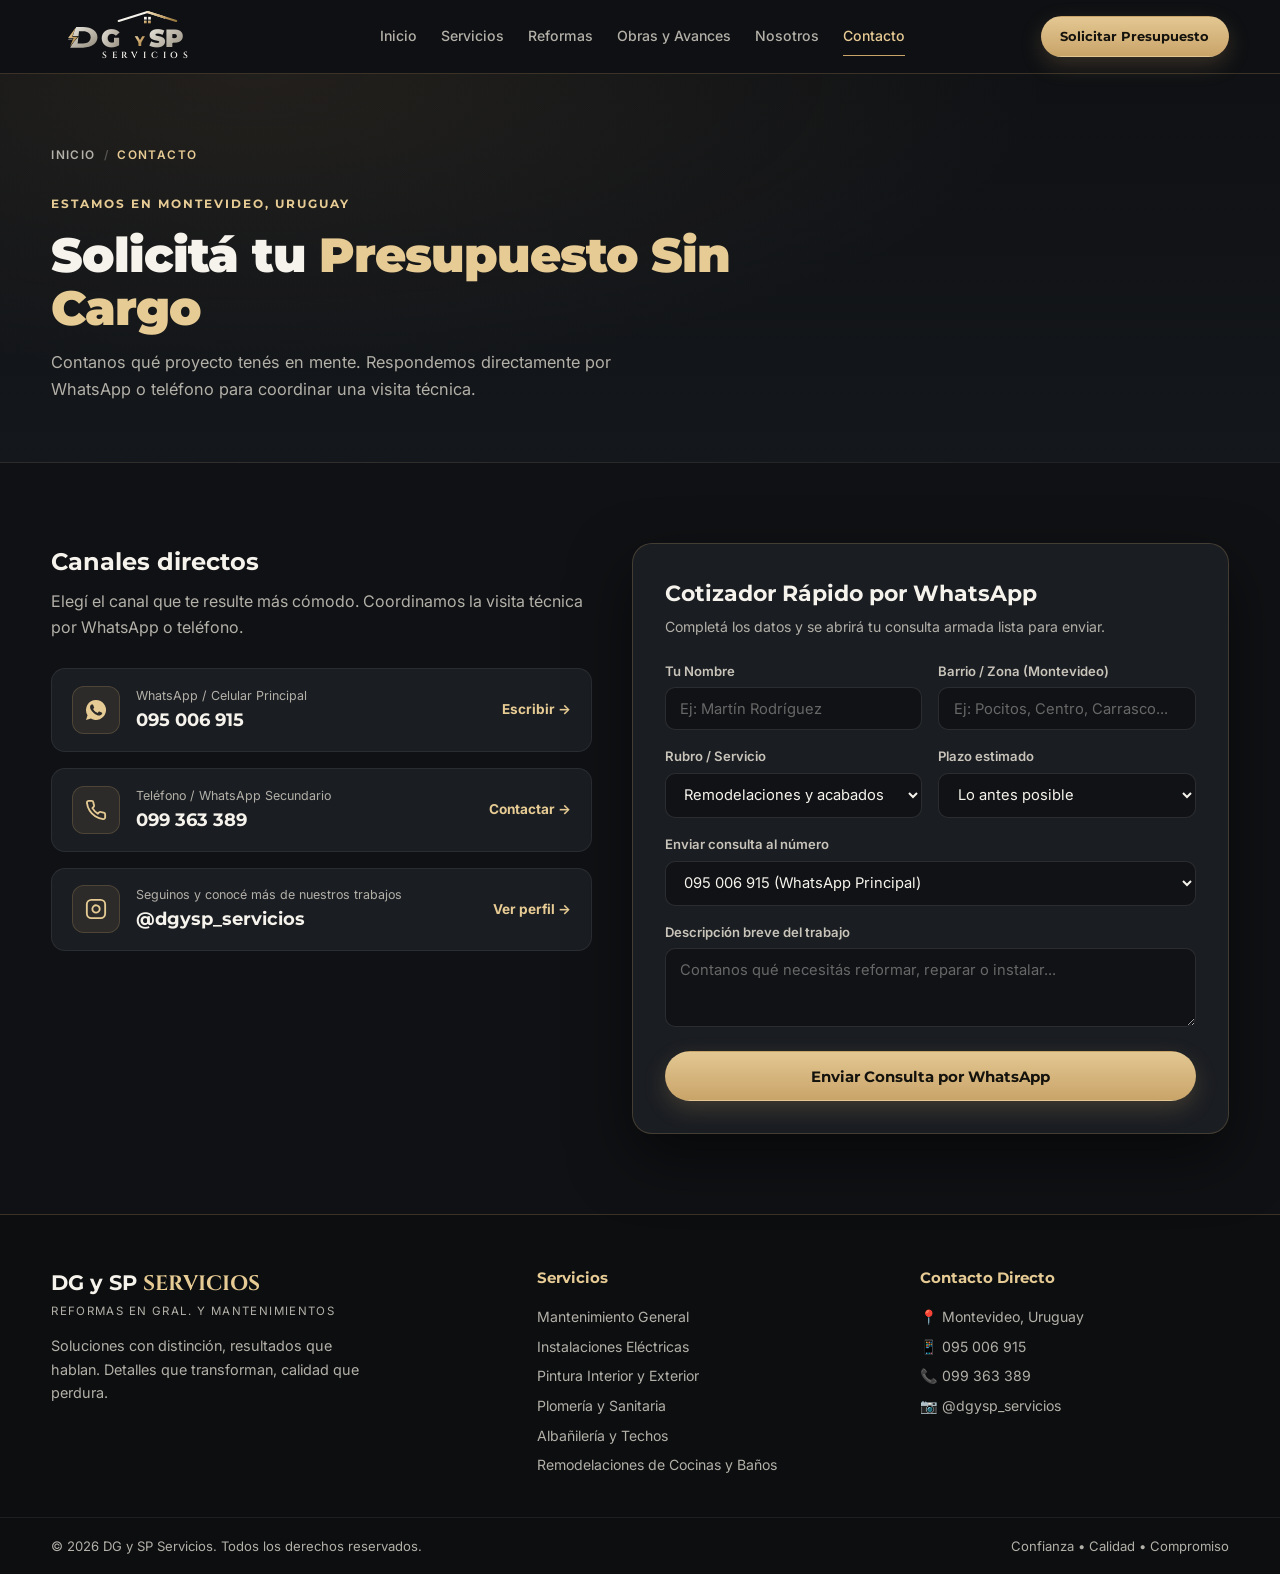
==== commit a7648bf5: "Actualiza Instagram a @dgysp_servicios" ====
--- a/contacto.html
+++ b/contacto.html
@@ -141,13 +141,13 @@
               <span class="dc-arrow">Contactar →</span>
             </a>
 
-            <a href="https://instagram.com/dg_electricidadyredes" target="_blank" rel="noopener" class="direct-contact-card">
+            <a href="https://instagram.com/dgysp_servicios" target="_blank" rel="noopener" class="direct-contact-card">
               <div class="dc-icon dc-icon--ig">
                 <svg viewBox="0 0 24 24" width="22" height="22" fill="none" stroke="currentColor" stroke-width="2"><rect x="2" y="2" width="20" height="20" rx="5" ry="5"/><path d="M16 11.37A4 4 0 1 1 12.63 8 4 4 0 0 1 16 11.37z"/><line x1="17.5" y1="6.5" x2="17.51" y2="6.5"/></svg>
               </div>
               <div>
                 <small>Seguinos y conocé más de nuestros trabajos</small>
-                <strong>@dg_electricidadyredes</strong>
+                <strong>@dgysp_servicios</strong>
               </div>
               <span class="dc-arrow">Ver perfil →</span>
             </a>
@@ -241,7 +241,7 @@
         <p>📍 Montevideo, Uruguay</p>
         <p>📱 <a href="tel:+59895006915">095 006 915</a></p>
         <p>📞 <a href="tel:+59899363389">099 363 389</a></p>
-        <p>📷 <a href="https://instagram.com/dg_electricidadyredes" target="_blank" rel="noopener">@dg_electricidadyredes</a></p>
+        <p>📷 <a href="https://instagram.com/dgysp_servicios" target="_blank" rel="noopener">@dgysp_servicios</a></p>
       </div>
     </div>
 
